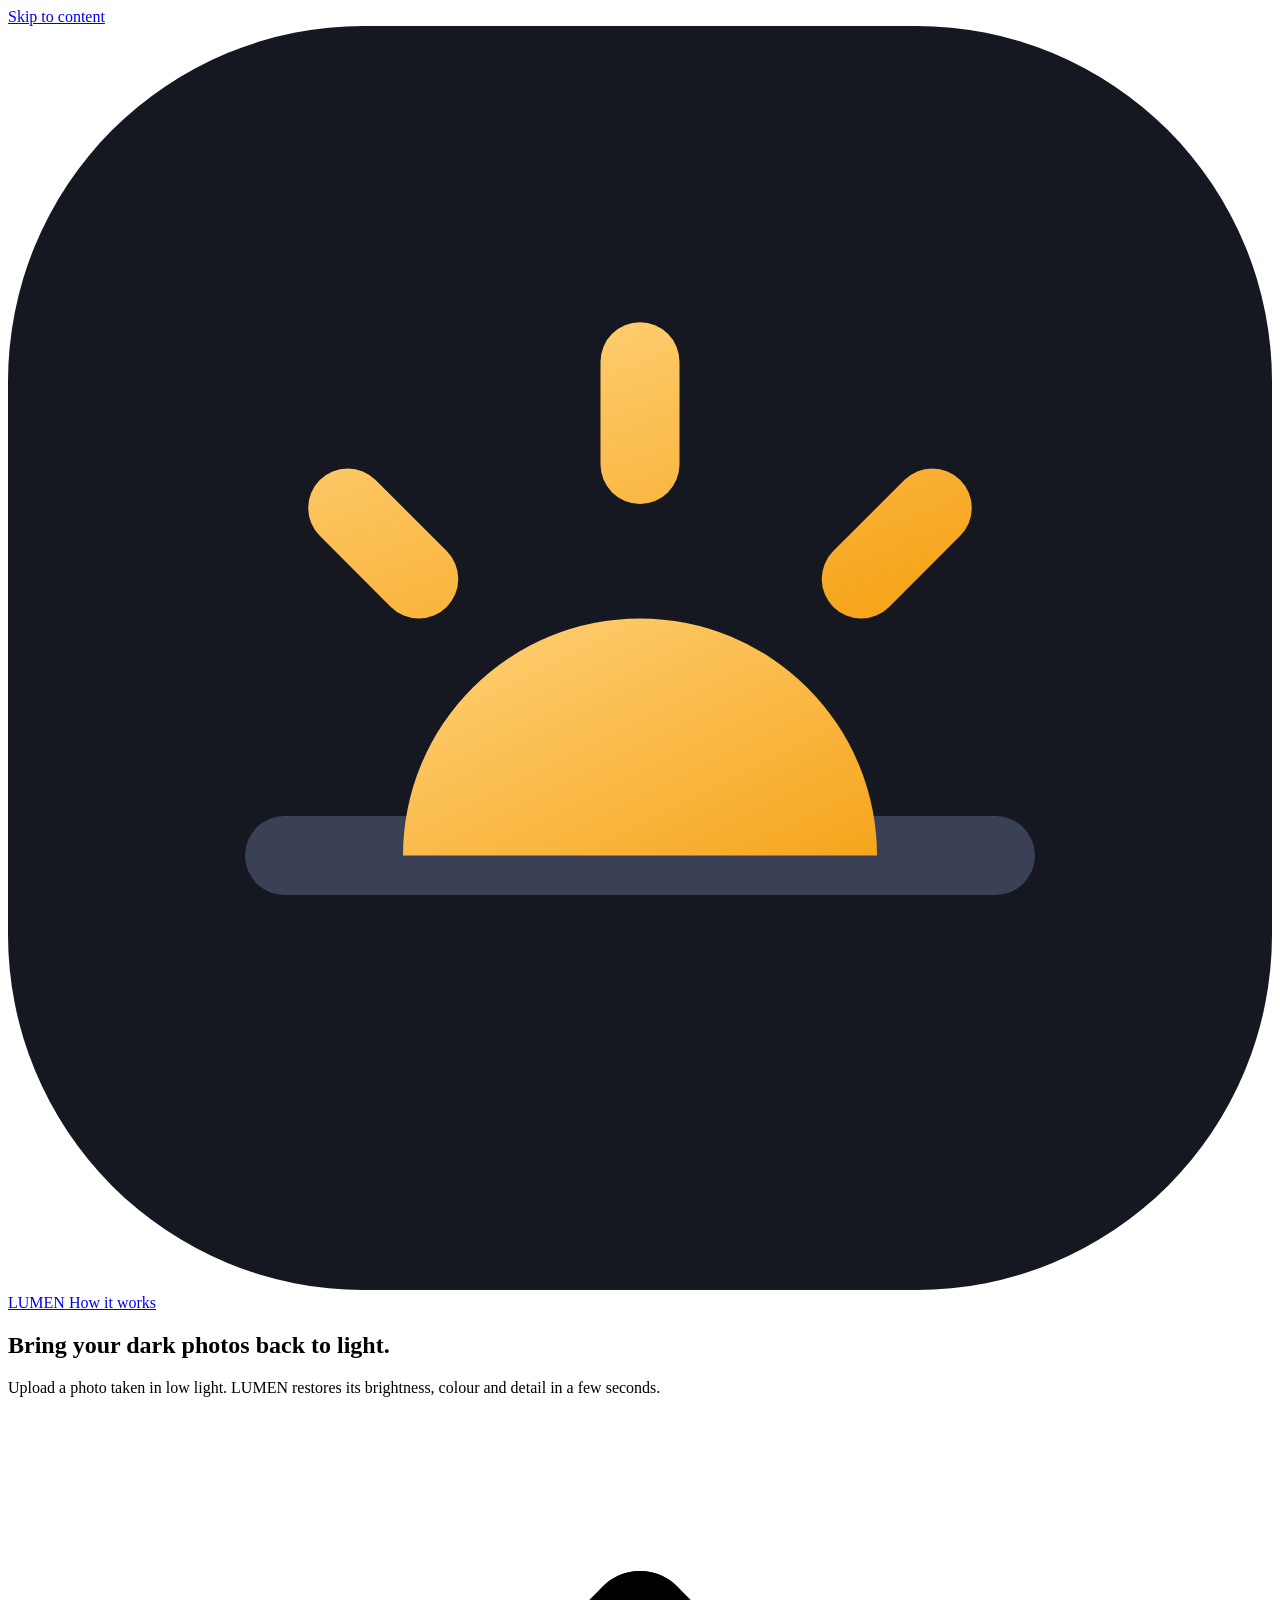
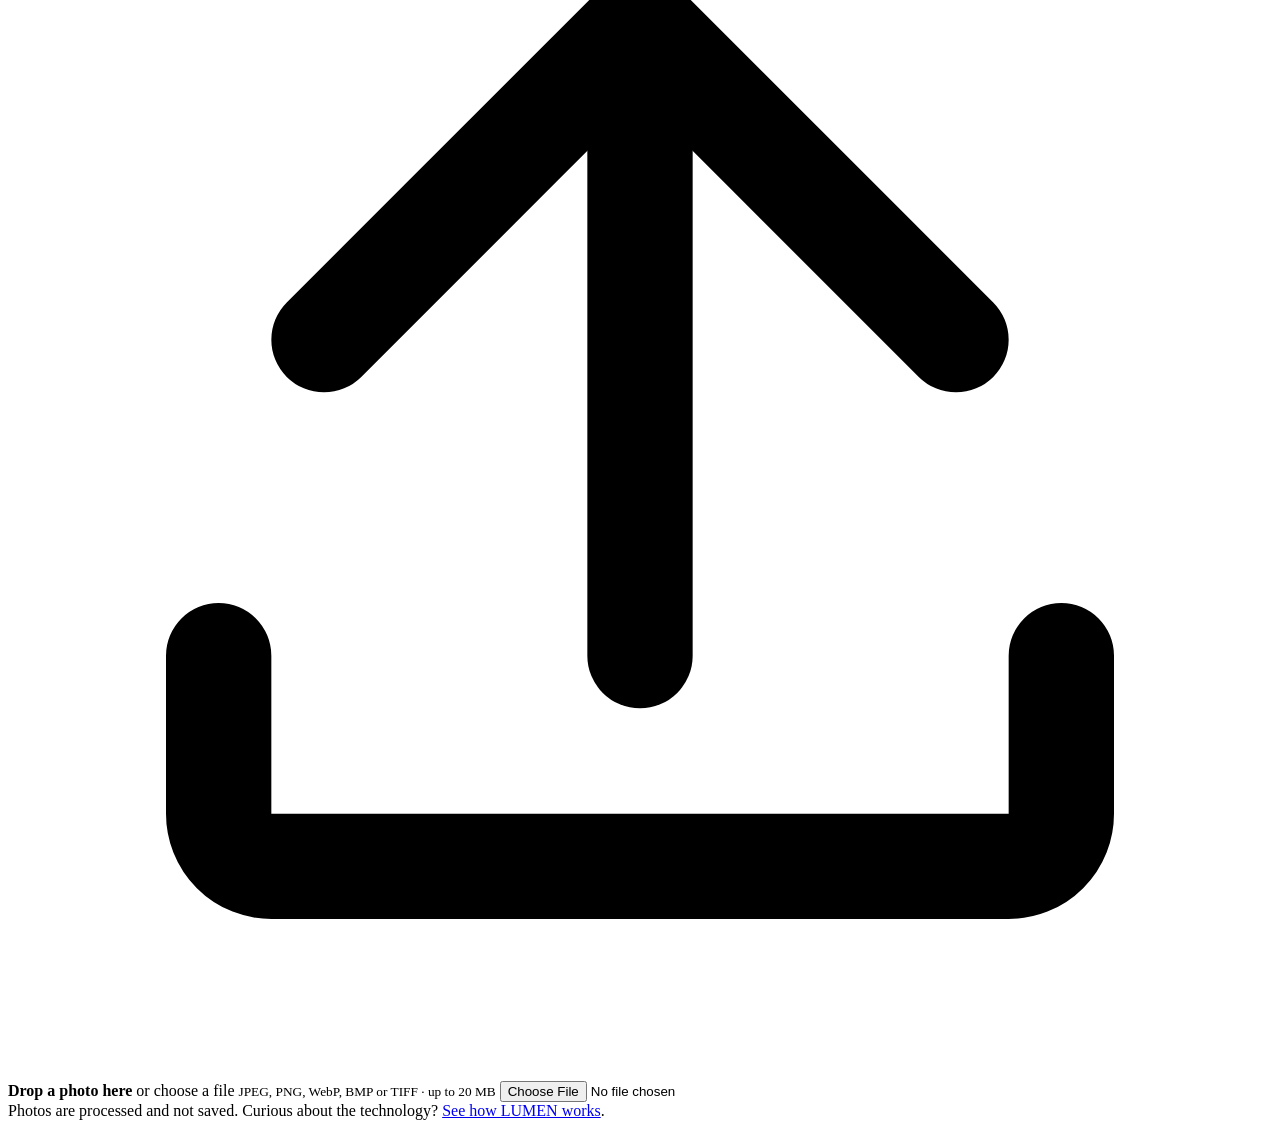
==== app/web/index.html @ 78e44f9b "chore: freeze LUMEN prototype and prepare Cloud Run deployment Release candidate of the LUMEN low-li" ====
<!doctype html>
<html lang="en">
<head>
  <meta charset="utf-8">
  <meta name="viewport" content="width=device-width, initial-scale=1, viewport-fit=cover">
  <title>LUMEN · Restore dark photos</title>
  <meta name="description" content="Upload a photo taken in low light and LUMEN restores its brightness, colour and detail.">
  <meta name="theme-color" content="#0b0d12" media="(prefers-color-scheme: dark)">
  <meta name="theme-color" content="#f5f6fa" media="(prefers-color-scheme: light)">
  <link rel="icon" href="/static/img/icon.svg" type="image/svg+xml">
  <link rel="stylesheet" href="/static/css/lumen.css">
</head>
<body>
  <a class="skip" href="#main">Skip to content</a>

  <header class="topbar">
    <a class="brand" href="/" aria-label="LUMEN home">
      <svg viewBox="0 0 32 32" aria-hidden="true"><defs><linearGradient id="lg" x1="0" y1="0" x2="1" y2="1"><stop offset="0" stop-color="#ffd27a"/><stop offset="1" stop-color="#f6a51c"/></linearGradient></defs><rect width="32" height="32" rx="9" fill="#151821"/><path d="M7 21h18" stroke="#3a4157" stroke-width="2" stroke-linecap="round"/><path d="M10 21a6 6 0 0 1 12 0" fill="url(#lg)"/><path d="M16 8.5v2.6M8.6 12.2l1.8 1.8M23.4 12.2l-1.8 1.8" stroke="url(#lg)" stroke-width="2" stroke-linecap="round"/></svg>
      <span>LUMEN</span>
    </a>
    <a class="navlink" href="/details">How it works</a>
  </header>

  <main id="main" class="app">
    <!-- Empty state: what LUMEN does + how to start -->
    <section class="hero" id="viewEmpty" aria-labelledby="heroTitle">
      <h1 id="heroTitle">Bring your dark photos <span class="glow">back to light.</span></h1>
      <p class="lede">Upload a photo taken in low light. LUMEN restores its brightness, colour and detail in a few seconds.</p>

      <label class="dropzone" id="dropzone" for="fileInput" tabindex="0">
        <span class="dropzone__icon" aria-hidden="true">
          <svg viewBox="0 0 24 24" fill="none" stroke="currentColor" stroke-width="2" stroke-linecap="round" stroke-linejoin="round"><path d="M12 16V4"/><path d="m6 10 6-6 6 6"/><path d="M4 16v3a1 1 0 0 0 1 1h14a1 1 0 0 0 1-1v-3"/></svg>
        </span>
        <strong>Drop a photo here</strong>
        <span>or <span class="browse">choose a file</span></span>
        <small id="limitsText">JPEG, PNG, WebP, BMP or TIFF · up to 20 MB</small>
      </label>
      <input type="file" id="fileInput" class="sr-only" accept="image/jpeg,image/png,image/webp,image/bmp,image/tiff,.jpg,.jpeg,.png,.webp,.bmp,.tif,.tiff">

      <div class="examples" id="examplesBlock" hidden>
        <p>No photo handy? Try one of these:</p>
        <ul id="examples"></ul>
      </div>
      <div class="notice" id="serviceNotice" role="status" hidden></div>
    </section>

    <!-- Workspace: photo on the left, the few controls needed on the right -->
    <section class="workspace" id="viewWorkspace" aria-label="Restoration workspace" hidden>
      <div class="stage" id="stage">
        <div class="viewer" id="viewer">
          <img id="imgAfter" alt="Your photo">
          <div class="viewer__before" aria-hidden="true"><img id="imgBefore" alt=""></div>
          <div class="viewer__divider">
            <button class="viewer__handle" id="handle" type="button" role="slider" aria-label="Compare original and restored photo"
                    aria-valuemin="0" aria-valuemax="100" aria-valuenow="50" aria-valuetext="50% original">
              <svg viewBox="0 0 24 24" fill="none" stroke="currentColor" stroke-width="2.2" stroke-linecap="round" stroke-linejoin="round" aria-hidden="true"><path d="m9 6-6 6 6 6"/><path d="m15 6 6 6-6 6"/></svg>
            </button>
          </div>
          <span class="tag tag--before">Original</span>
          <span class="tag tag--after">Restored</span>
        </div>

        <div class="placeholder" id="noPreview" hidden>
          <svg viewBox="0 0 24 24" fill="none" stroke="currentColor" stroke-width="1.6" stroke-linecap="round" stroke-linejoin="round" aria-hidden="true"><rect x="3" y="4" width="18" height="16" rx="2"/><path d="m3 16 5-5 4 4 3-3 6 6"/><circle cx="15.5" cy="9" r="1.5"/></svg>
          <strong>No preview for this file</strong>
          <span>Your browser can't display it, but you can still try restoring it.</span>
        </div>

        <div class="overlay" id="overlay" hidden>
          <div class="overlay__card" role="status" aria-live="polite">
            <div class="spinner" aria-hidden="true"></div>
            <p class="overlay__title">Restoring your photo…</p>
            <p class="overlay__sub"><span id="elapsed">0</span> s · usually a few seconds</p>
            <div class="progress" aria-hidden="true"><span></span></div>
          </div>
        </div>
      </div>

      <aside class="panel" aria-label="Restoration options">
        <div class="file">
          <img class="file__thumb" id="fileThumb" alt="">
          <div class="file__text">
            <p class="file__name" id="fileName">photo.jpg</p>
            <p class="file__meta" id="fileMeta"></p>
          </div>
          <button class="btn btn--ghost" id="changeBtn" type="button">Change</button>
        </div>

        <fieldset class="styles" id="styles">
          <legend>Style</legend>
        </fieldset>

        <div class="actions">
          <button class="btn btn--primary btn--block" id="restoreBtn" type="button">
            <svg viewBox="0 0 24 24" fill="none" stroke="currentColor" stroke-width="2" stroke-linecap="round" stroke-linejoin="round" aria-hidden="true"><path d="M12 3v2M12 19v2M5.6 5.6l1.4 1.4M17 17l1.4 1.4M3 12h2M19 12h2M5.6 18.4 7 17M17 7l1.4-1.4"/><circle cx="12" cy="12" r="4"/></svg>
            <span id="restoreLabel">Restore photo</span>
          </button>

          <div class="result" id="result" hidden>
            <p class="success" id="successText">
              <svg viewBox="0 0 24 24" fill="none" stroke="currentColor" stroke-width="2.4" stroke-linecap="round" stroke-linejoin="round" aria-hidden="true"><path d="M20 6 9 17l-5-5"/></svg>
              <span>Restored</span>
            </p>
            <a class="btn btn--primary btn--block" id="downloadBtn" href="#" download>
              <svg viewBox="0 0 24 24" fill="none" stroke="currentColor" stroke-width="2" stroke-linecap="round" stroke-linejoin="round" aria-hidden="true"><path d="M12 4v12"/><path d="m6 10 6 6 6-6"/><path d="M4 20h16"/></svg>
              Download
            </a>
            <p class="result__meta" id="resultMeta"></p>
          </div>

          <button class="btn btn--block" id="cancelBtn" type="button" hidden>Cancel</button>
        </div>

        <div class="alert" id="alert" role="alert" hidden>
          <svg viewBox="0 0 24 24" fill="none" stroke="currentColor" stroke-width="2" stroke-linecap="round" stroke-linejoin="round" aria-hidden="true"><circle cx="12" cy="12" r="9"/><path d="M12 8v5M12 16h.01"/></svg>
          <div>
            <p class="alert__title" id="alertTitle">Something went wrong</p>
            <p class="alert__text" id="alertText"></p>
          </div>
          <div class="alert__actions" id="alertActions"></div>
        </div>

        <p class="hint" id="compareHint" hidden>
          <svg viewBox="0 0 24 24" fill="none" stroke="currentColor" stroke-width="2" stroke-linecap="round" stroke-linejoin="round" aria-hidden="true"><path d="m9 6-6 6 6 6"/><path d="m15 6 6 6-6 6"/></svg>
          Drag across the photo to compare before and after.
        </p>
      </aside>
    </section>
  </main>

  <footer class="footer">
    Photos are processed and not saved. Curious about the technology?
    <a href="/details">See how LUMEN works</a>.
  </footer>

  <div class="sr-only" id="live" aria-live="polite"></div>
  <script src="/static/js/workspace.js" type="module"></script>
</body>
</html>
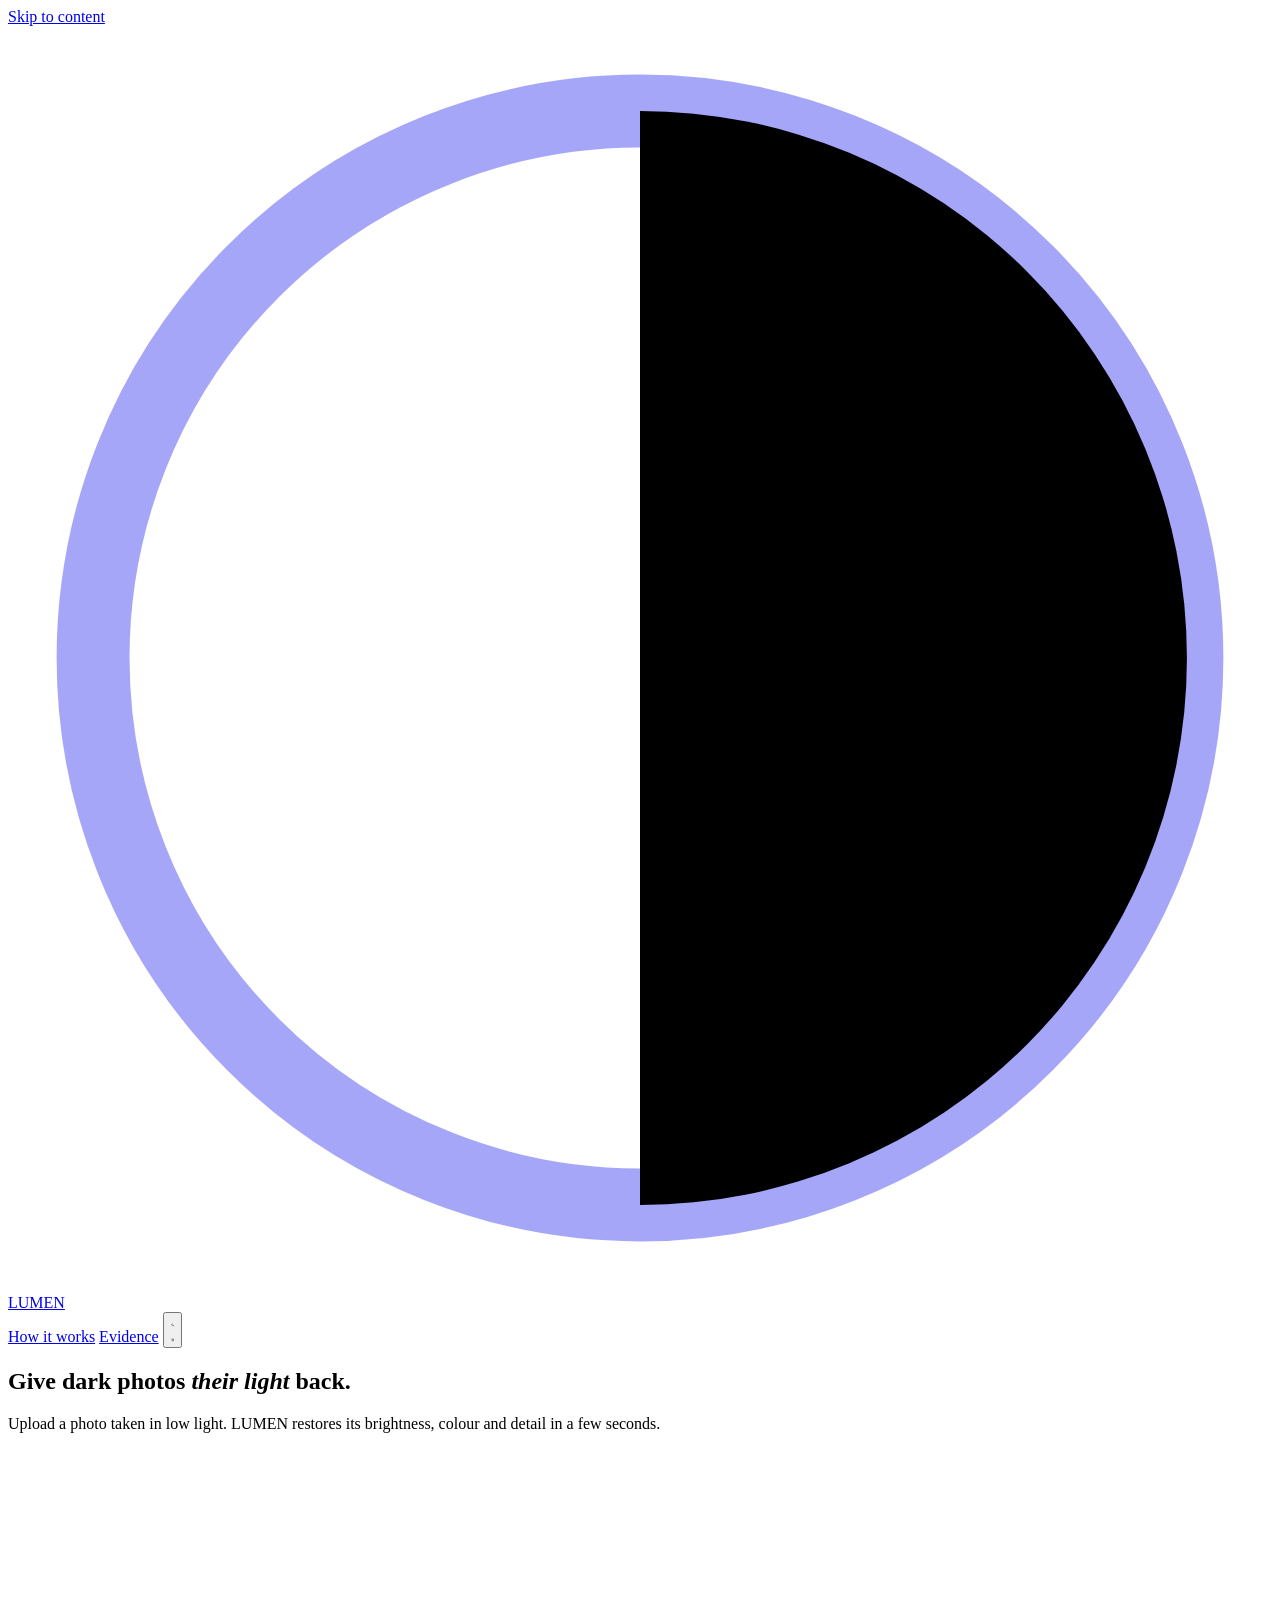
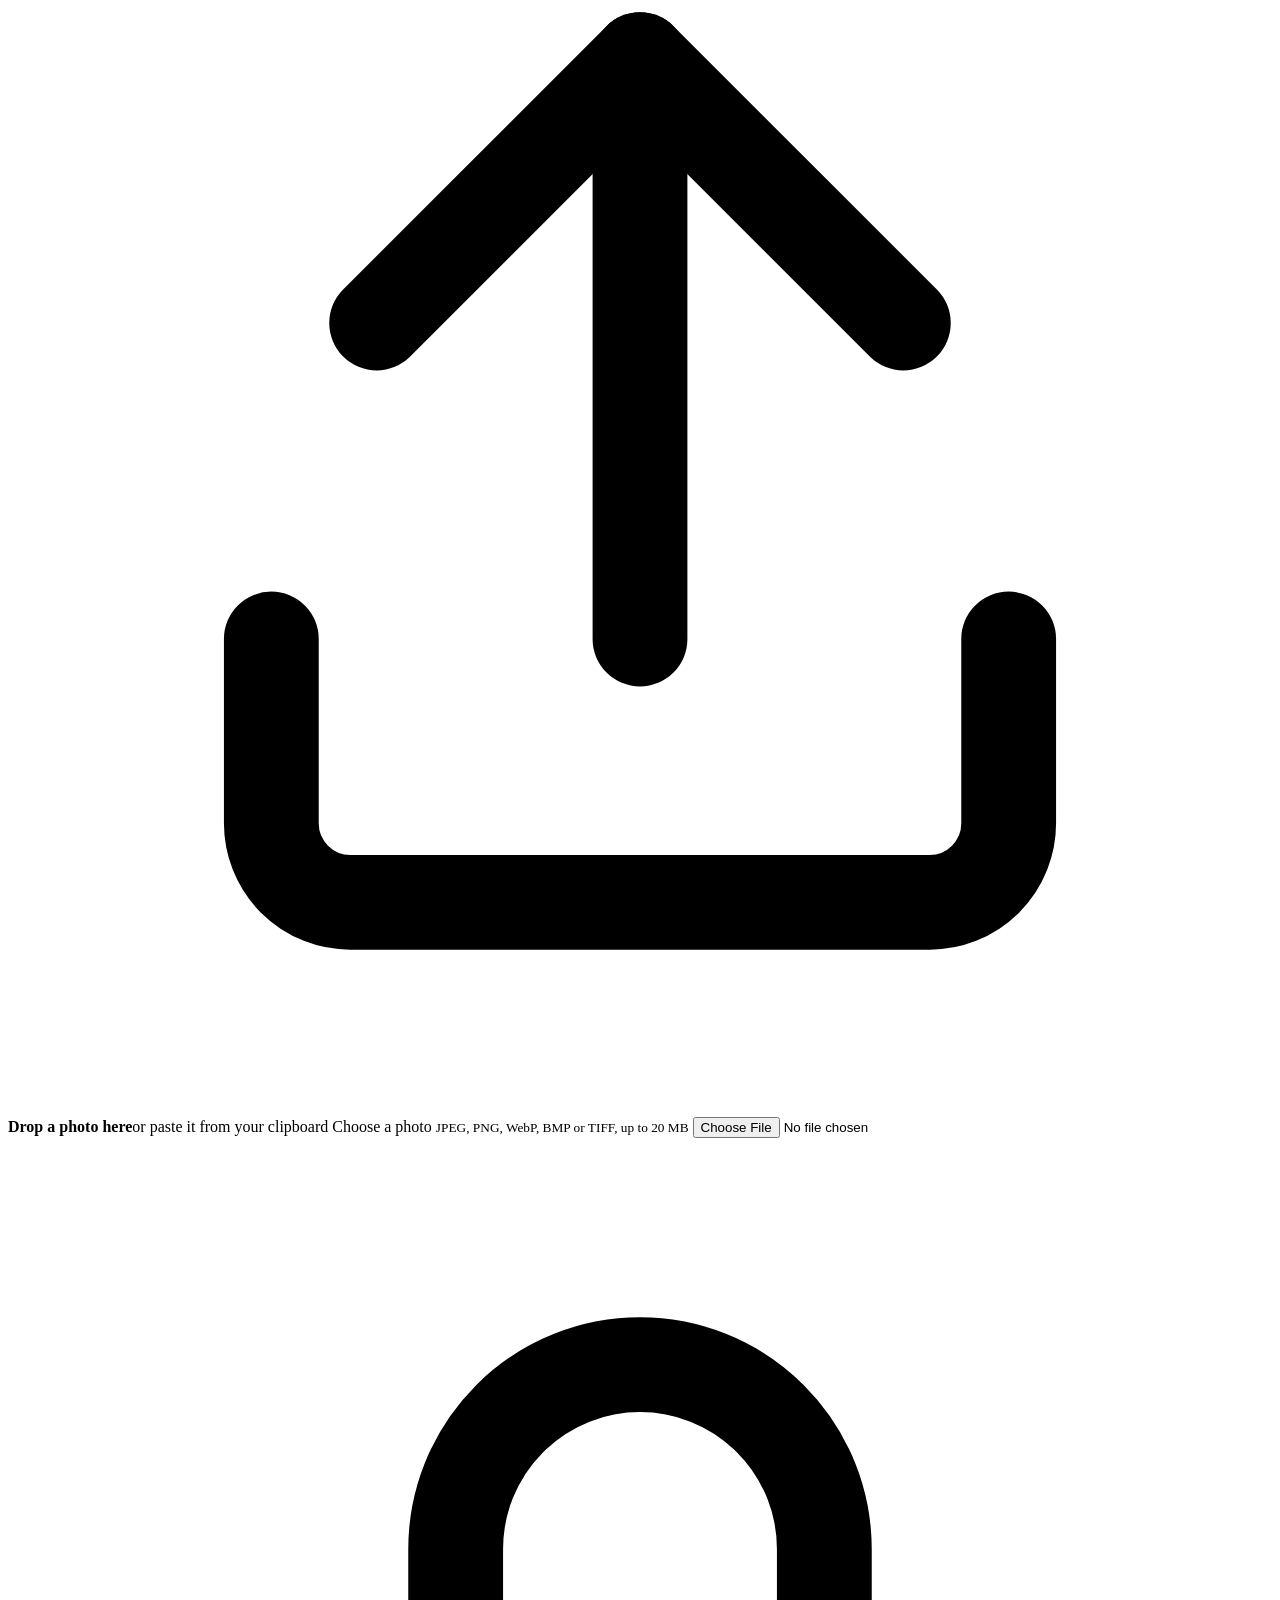
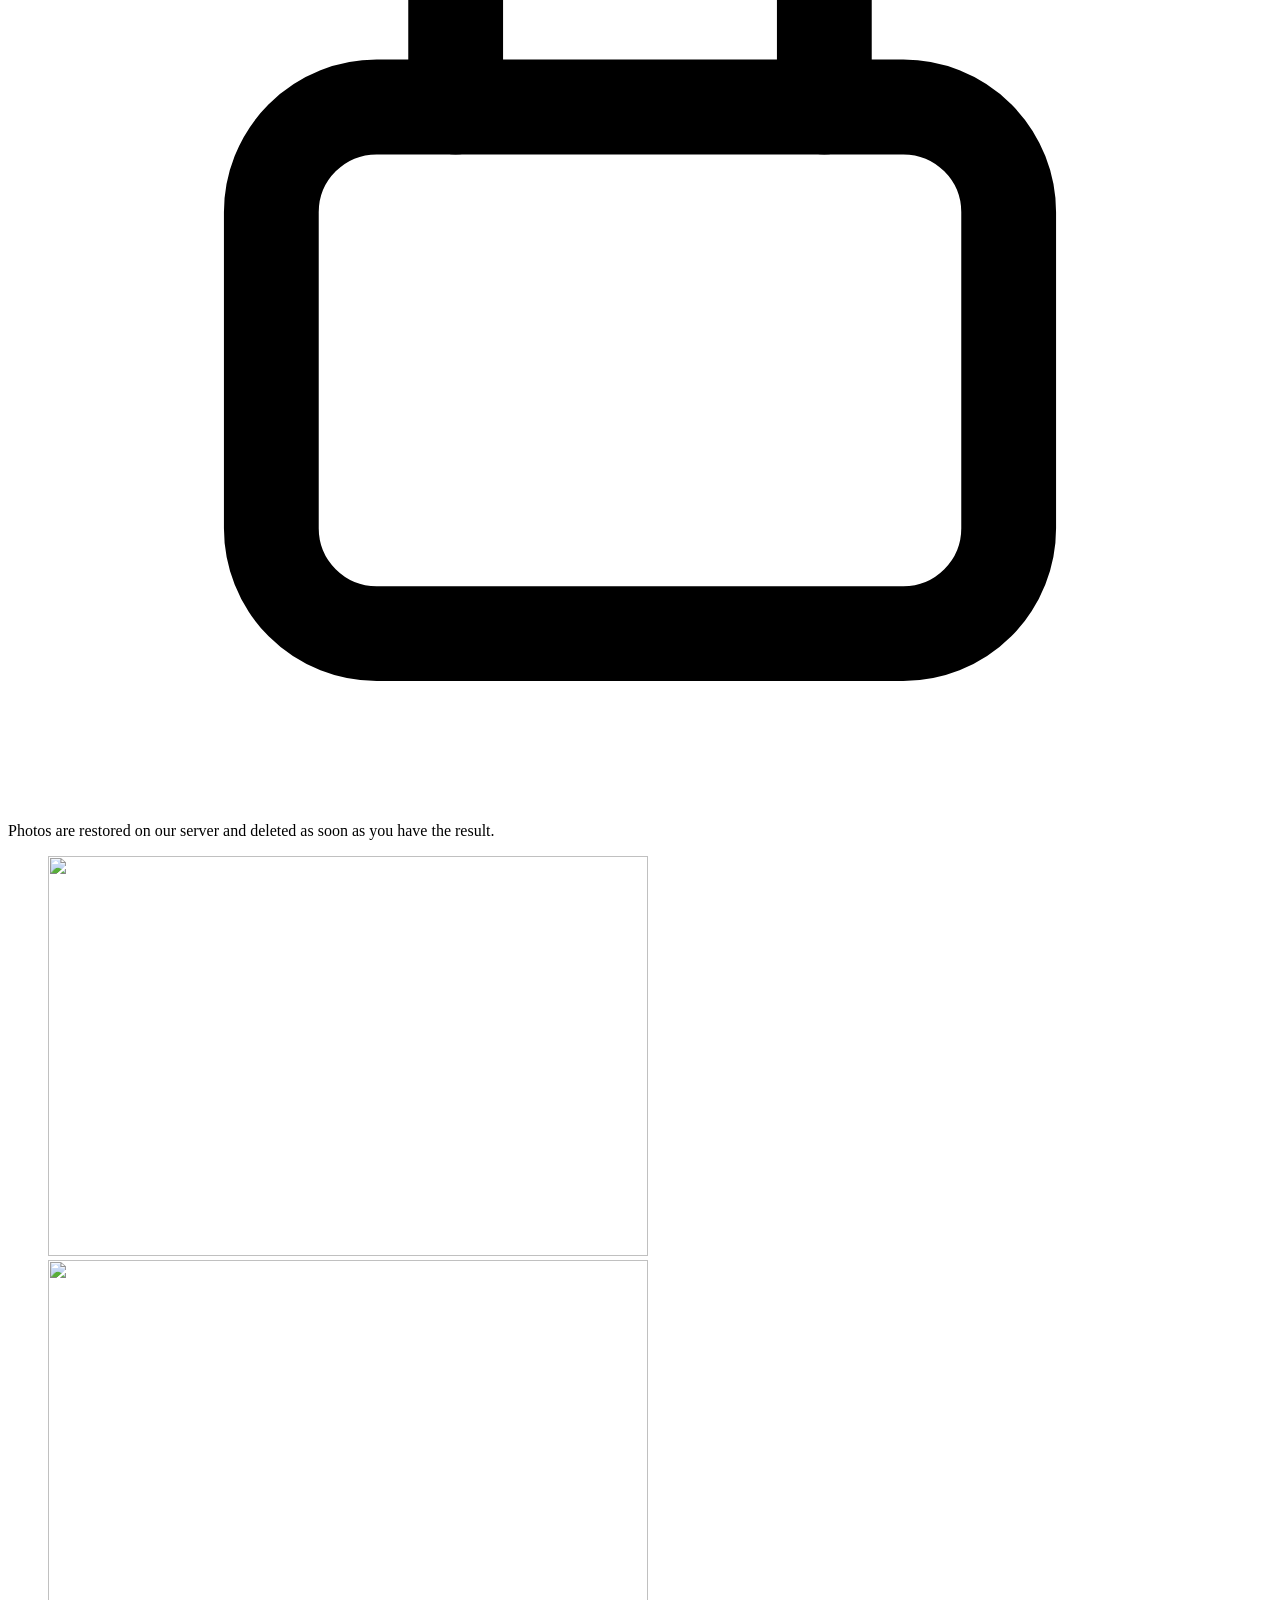
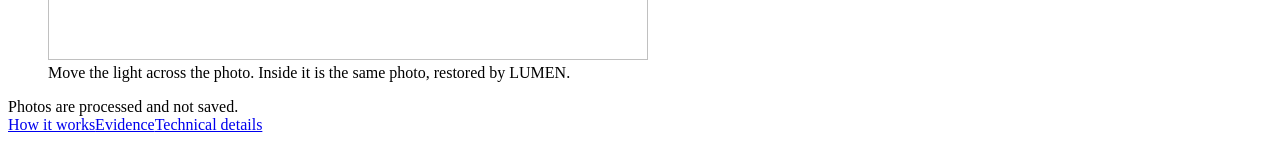
==== commit 2d343d4e: "feat(ui): redesign the web UI around "light returning to a dark photograph" Design brief and approve" ====
--- a/app/web/index.html
+++ b/app/web/index.html
@@ -3,134 +3,224 @@
 <head>
   <meta charset="utf-8">
   <meta name="viewport" content="width=device-width, initial-scale=1, viewport-fit=cover">
-  <title>LUMEN · Restore dark photos</title>
+  <title>LUMEN · Give dark photos their light back</title>
   <meta name="description" content="Upload a photo taken in low light and LUMEN restores its brightness, colour and detail.">
-  <meta name="theme-color" content="#0b0d12" media="(prefers-color-scheme: dark)">
-  <meta name="theme-color" content="#f5f6fa" media="(prefers-color-scheme: light)">
+  <meta name="theme-color" content="#0a0b0d" media="(prefers-color-scheme: dark)">
+  <meta name="theme-color" content="#f3f0e9" media="(prefers-color-scheme: light)">
   <link rel="icon" href="/static/img/icon.svg" type="image/svg+xml">
+  <link rel="preload" href="/static/fonts/instrument-serif-regular.woff2" as="font" type="font/woff2" crossorigin>
   <link rel="stylesheet" href="/static/css/lumen.css">
+  <link rel="modulepreload" href="/static/js/workspace.js">
+  <link rel="modulepreload" href="/static/js/landing.js">
+  <link rel="modulepreload" href="/static/js/develop.js">
+  <link rel="modulepreload" href="/static/js/shell.js">
+  <script src="/static/js/theme-boot.js"></script>
 </head>
 <body>
   <a class="skip" href="#main">Skip to content</a>
 
-  <header class="topbar">
-    <a class="brand" href="/" aria-label="LUMEN home">
-      <svg viewBox="0 0 32 32" aria-hidden="true"><defs><linearGradient id="lg" x1="0" y1="0" x2="1" y2="1"><stop offset="0" stop-color="#ffd27a"/><stop offset="1" stop-color="#f6a51c"/></linearGradient></defs><rect width="32" height="32" rx="9" fill="#151821"/><path d="M7 21h18" stroke="#3a4157" stroke-width="2" stroke-linecap="round"/><path d="M10 21a6 6 0 0 1 12 0" fill="url(#lg)"/><path d="M16 8.5v2.6M8.6 12.2l1.8 1.8M23.4 12.2l-1.8 1.8" stroke="url(#lg)" stroke-width="2" stroke-linecap="round"/></svg>
+  <header class="bar">
+    <a class="mark" href="/" aria-label="LUMEN, home">
+      <svg viewBox="0 0 26 26" aria-hidden="true"><circle cx="13" cy="13" r="11.25" fill="none" stroke="currentColor" stroke-opacity=".35" stroke-width="1.5"/><path class="mark__lit" d="M13 1.75a11.25 11.25 0 0 1 0 22.5z"/></svg>
       <span>LUMEN</span>
     </a>
-    <a class="navlink" href="/details">How it works</a>
+    <nav class="nav" aria-label="Main">
+      <a href="/how">How it works</a>
+      <a href="/evidence">Evidence</a>
+      <button class="icon-btn" type="button" id="themeBtn" aria-label="Switch theme">
+        <svg class="i-moon" viewBox="0 0 24 24" fill="none" stroke="currentColor" stroke-width="1.7" stroke-linecap="round" stroke-linejoin="round" aria-hidden="true"><path d="M20 14.5A8 8 0 1 1 9.5 4a6.5 6.5 0 0 0 10.5 10.5z"/></svg>
+        <svg class="i-sun" viewBox="0 0 24 24" fill="none" stroke="currentColor" stroke-width="1.7" stroke-linecap="round" aria-hidden="true"><circle cx="12" cy="12" r="4.2"/><path d="M12 2.5v2.2M12 19.3v2.2M2.5 12h2.2M19.3 12h2.2M5.3 5.3l1.6 1.6M17.1 17.1l1.6 1.6M5.3 18.7l1.6-1.6M17.1 6.9l1.6-1.6"/></svg>
+      </button>
+    </nav>
   </header>
 
-  <main id="main" class="app">
-    <!-- Empty state: what LUMEN does + how to start -->
+  <main id="main">
+    <!-- First view: what LUMEN does, shown on a real example you can light yourself -->
     <section class="hero" id="viewEmpty" aria-labelledby="heroTitle">
-      <h1 id="heroTitle">Bring your dark photos <span class="glow">back to light.</span></h1>
-      <p class="lede">Upload a photo taken in low light. LUMEN restores its brightness, colour and detail in a few seconds.</p>
-
-      <label class="dropzone" id="dropzone" for="fileInput" tabindex="0">
-        <span class="dropzone__icon" aria-hidden="true">
-          <svg viewBox="0 0 24 24" fill="none" stroke="currentColor" stroke-width="2" stroke-linecap="round" stroke-linejoin="round"><path d="M12 16V4"/><path d="m6 10 6-6 6 6"/><path d="M4 16v3a1 1 0 0 0 1 1h14a1 1 0 0 0 1-1v-3"/></svg>
-        </span>
-        <strong>Drop a photo here</strong>
-        <span>or <span class="browse">choose a file</span></span>
-        <small id="limitsText">JPEG, PNG, WebP, BMP or TIFF · up to 20 MB</small>
-      </label>
-      <input type="file" id="fileInput" class="sr-only" accept="image/jpeg,image/png,image/webp,image/bmp,image/tiff,.jpg,.jpeg,.png,.webp,.bmp,.tif,.tiff">
-
-      <div class="examples" id="examplesBlock" hidden>
-        <p>No photo handy? Try one of these:</p>
-        <ul id="examples"></ul>
+      <div class="hero__copy">
+        <h1 class="display" id="heroTitle">Give dark photos <em>their light</em> back.</h1>
+        <p class="lede">Upload a photo taken in low light. LUMEN restores its brightness, colour and detail in a few seconds.</p>
+
+        <label class="drop" id="dropzone" for="fileInput" tabindex="0">
+          <span class="drop__icon" aria-hidden="true"><svg viewBox="0 0 24 24" fill="none" stroke="currentColor" stroke-width="1.8" stroke-linecap="round" stroke-linejoin="round"><path d="M12 15V4"/><path d="m7 9 5-5 5 5"/><path d="M5 15v3.5A1.5 1.5 0 0 0 6.5 20h11a1.5 1.5 0 0 0 1.5-1.5V15"/></svg></span>
+          <span class="drop__text"><strong>Drop a photo here</strong><span>or paste it from your clipboard</span></span>
+          <span class="btn btn--light">Choose a photo</span>
+          <small class="drop__spec" id="limitsText">JPEG, PNG, WebP, BMP or TIFF, up to 20 MB</small>
+        </label>
+        <input type="file" id="fileInput" class="sr-only" accept="image/jpeg,image/png,image/webp,image/bmp,image/tiff,.jpg,.jpeg,.png,.webp,.bmp,.tif,.tiff">
+
+        <div class="examples" id="examplesBlock" hidden>
+          <p>No photo to hand? Try one of ours.</p>
+          <ul id="examples"></ul>
+        </div>
+        <div class="notice" id="serviceNotice" role="status" hidden></div>
+
+        <p class="privacy"><svg viewBox="0 0 24 24" fill="none" stroke="currentColor" stroke-width="1.8" stroke-linecap="round" aria-hidden="true"><rect x="5" y="10.5" width="14" height="10" rx="2"/><path d="M8.5 10.5V7.5a3.5 3.5 0 0 1 7 0v3"/></svg>
+          Photos are restored on our server and deleted as soon as you have the result.</p>
       </div>
-      <div class="notice" id="serviceNotice" role="status" hidden></div>
+
+      <figure class="slab" id="slab">
+        <div class="print" id="print" role="img" aria-label="A dark photo. Where the light falls you see the same photo restored by LUMEN.">
+          <img id="printBefore" src="/static/img/landing/coffee_dark_before.jpg" width="600" height="400" alt="" fetchpriority="high" decoding="async">
+          <img class="print__after" id="printAfter" src="/static/img/landing/coffee_dark_after.jpg" width="600" height="400" alt="" decoding="async" fetchpriority="low">
+          <canvas id="printCanvas" aria-hidden="true"></canvas>
+          <span class="print__dot" aria-hidden="true"></span>
+        </div>
+        <figcaption class="slab__caption">
+          <span>Move the light across the photo. Inside it is the same photo, restored by LUMEN.</span>
+          <span class="pick" id="printPick" role="group" aria-label="Choose an example photo"></span>
+        </figcaption>
+      </figure>
     </section>
 
-    <!-- Workspace: photo on the left, the few controls needed on the right -->
-    <section class="workspace" id="viewWorkspace" aria-label="Restoration workspace" hidden>
-      <div class="stage" id="stage">
-        <div class="viewer" id="viewer">
-          <img id="imgAfter" alt="Your photo">
-          <div class="viewer__before" aria-hidden="true"><img id="imgBefore" alt=""></div>
-          <div class="viewer__divider">
-            <button class="viewer__handle" id="handle" type="button" role="slider" aria-label="Compare original and restored photo"
-                    aria-valuemin="0" aria-valuemax="100" aria-valuenow="50" aria-valuetext="50% original">
-              <svg viewBox="0 0 24 24" fill="none" stroke="currentColor" stroke-width="2.2" stroke-linecap="round" stroke-linejoin="round" aria-hidden="true"><path d="m9 6-6 6 6 6"/><path d="m15 6 6 6-6 6"/></svg>
+    <!-- Workspace: the photo on the darkroom, the few controls needed beside it -->
+    <section class="work" id="viewWorkspace" aria-label="Restoration workspace" hidden>
+      <h1 class="sr-only">Restore your photo</h1>
+      <div class="work__main">
+        <div class="darkroom">
+          <div class="darkroom__top" id="vtools" hidden>
+            <div class="seg" role="tablist" aria-label="How to look at the result" id="modes">
+              <button type="button" role="tab" data-mode="compare" aria-selected="true">Before / after</button>
+              <button type="button" role="tab" data-mode="lens" aria-selected="false">Lens</button>
+              <button type="button" role="tab" data-mode="develop" aria-selected="false">Develop</button>
+              <button type="button" role="tab" data-mode="trio" aria-selected="false" id="compareBtn">All styles</button>
+            </div>
+            <div class="darkroom__tools">
+              <span id="vtoolsSep" hidden></span>
+              <button class="toggle" id="changesBtn" type="button" aria-pressed="false" hidden>What changed</button>
+              <div class="zoom" role="toolbar" aria-label="Zoom">
+                <button id="zoomOut" type="button" aria-label="Zoom out" title="Zoom out" disabled><svg viewBox="0 0 24 24" fill="none" stroke="currentColor" stroke-width="2" stroke-linecap="round" aria-hidden="true"><path d="M5 12h14"/></svg></button>
+                <output id="zoomLabel">100%</output>
+                <button id="zoomIn" type="button" aria-label="Zoom in" title="Zoom in"><svg viewBox="0 0 24 24" fill="none" stroke="currentColor" stroke-width="2" stroke-linecap="round" aria-hidden="true"><path d="M5 12h14M12 5v14"/></svg></button>
+                <button id="zoomFit" type="button" aria-label="Fit to window" title="Fit to window" disabled><svg viewBox="0 0 24 24" fill="none" stroke="currentColor" stroke-width="2" stroke-linecap="round" stroke-linejoin="round" aria-hidden="true"><path d="M4 9V5h4M20 9V5h-4M4 15v4h4M20 15v4h-4"/></svg></button>
+              </div>
+            </div>
+          </div>
+
+          <div class="stage" id="stage">
+            <div class="viewer zoomhost" id="viewer">
+              <img id="imgAfter" alt="Your photo">
+              <div class="viewer__ov" id="ovLayer" aria-hidden="true" hidden></div>
+              <div class="viewer__before" aria-hidden="true"><img id="imgBefore" alt=""></div>
+              <div class="viewer__divider">
+                <button class="viewer__handle" id="handle" type="button" role="slider" aria-label="Compare original and restored photo"
+                        aria-valuemin="0" aria-valuemax="100" aria-valuenow="50" aria-valuetext="50% original">
+                  <svg viewBox="0 0 24 24" fill="none" stroke="currentColor" stroke-width="2.2" stroke-linecap="round" stroke-linejoin="round" aria-hidden="true"><path d="m9 6-6 6 6 6"/><path d="m15 6 6 6-6 6"/></svg>
+                </button>
+              </div>
+              <span class="lens-ring" aria-hidden="true"><span>Original</span></span>
+              <span class="tag tag--before">Original</span>
+              <span class="tag tag--after">Restored</span>
+            </div>
+
+            <div class="devview zoomhost" id="devView" hidden>
+              <canvas id="devCanvas" role="img" aria-label="Your photo, developed to the chosen amount"></canvas>
+            </div>
+
+            <div class="placeholder" id="noPreview" hidden>
+              <svg viewBox="0 0 24 24" fill="none" stroke="currentColor" stroke-width="1.6" stroke-linecap="round" stroke-linejoin="round" aria-hidden="true"><rect x="3" y="4" width="18" height="16" rx="2"/><path d="m3 16 5-5 4 4 3-3 6 6"/><circle cx="15.5" cy="9" r="1.5"/></svg>
+              <strong>No preview for this file</strong>
+              <span>Your browser can't display it, but you can still restore it.</span>
+            </div>
+
+            <div class="trio" id="trio" hidden></div>
+
+            <div class="veil" id="overlay" hidden>
+              <div class="veil__card" role="status" aria-live="polite">
+                <span class="veil__lamp" aria-hidden="true"></span>
+                <p class="veil__title" id="overlayTitle">Restoring your photo</p>
+                <p class="veil__sub"><span id="elapsed">0</span> s so far</p>
+              </div>
+            </div>
+          </div>
+
+          <div class="develop" id="developBar" hidden>
+            <div class="develop__ctl">
+              <div class="develop__row"><label for="developRange">Develop</label><output id="developOut" for="developRange">100%</output></div>
+              <input class="range" type="range" id="developRange" min="0" max="100" value="100" step="1" aria-describedby="developNote">
+              <p class="develop__note" id="developNote">Applies the light LUMEN added, pixel by pixel, from none of it to all of it.</p>
+            </div>
+            <figure class="histo">
+              <p class="histo__axis">Brightness, from dark to bright</p>
+              <svg viewBox="0 0 300 64" preserveAspectRatio="none" aria-hidden="true"><path class="h-in" id="hIn" d=""/><path class="h-now" id="hNow" d=""/><path class="h-out" id="hOut" d=""/></svg>
+              <figcaption><span class="key key--in">Original</span><span class="key key--now">Now</span><span class="key key--out">Restored</span></figcaption>
+            </figure>
+          </div>
+        </div>
+
+        <p class="queue" id="queueNote" role="status" hidden></p>
+        <ol class="strip" id="steps" aria-label="What is happening, step by step" hidden></ol>
+        <p class="note" id="compareHint" hidden>Drag across the photo to compare. Scroll, pinch or use + and − to zoom; double-click to reset.</p>
+      </div>
+
+      <aside class="rail" aria-label="Your restoration">
+        <div class="card">
+          <div class="file">
+            <img class="file__thumb" id="fileThumb" alt="">
+            <div class="file__text"><p class="file__name" id="fileName">photo.jpg</p><p class="file__meta" id="fileMeta"></p></div>
+            <button class="btn btn--quiet btn--small" id="changeBtn" type="button">Change</button>
+          </div>
+
+          <fieldset class="styles" id="styles"><legend>Style</legend></fieldset>
+
+          <div class="hint" id="noiseHint" role="note" hidden>
+            <p>This photo is very grainy. In our tests on 193 photos this grainy, Highlight-safe came out closer to the reference than Natural on every one.</p>
+            <button class="btn btn--small" id="noiseHintBtn" type="button">Use Highlight-safe</button>
+          </div>
+
+          <div class="actions">
+            <button class="btn btn--light btn--block" id="restoreBtn" type="button">
+              <svg viewBox="0 0 24 24" fill="none" stroke="currentColor" stroke-width="2" stroke-linecap="round" stroke-linejoin="round" aria-hidden="true"><circle cx="12" cy="12" r="4"/><path d="M12 3v2M12 19v2M5.6 5.6l1.4 1.4M17 17l1.4 1.4M3 12h2M19 12h2M5.6 18.4 7 17M17 7l1.4-1.4"/></svg>
+              <span id="restoreLabel">Restore photo</span>
             </button>
-          </div>
-          <span class="tag tag--before">Original</span>
-          <span class="tag tag--after">Restored</span>
-        </div>
-
-        <div class="placeholder" id="noPreview" hidden>
-          <svg viewBox="0 0 24 24" fill="none" stroke="currentColor" stroke-width="1.6" stroke-linecap="round" stroke-linejoin="round" aria-hidden="true"><rect x="3" y="4" width="18" height="16" rx="2"/><path d="m3 16 5-5 4 4 3-3 6 6"/><circle cx="15.5" cy="9" r="1.5"/></svg>
-          <strong>No preview for this file</strong>
-          <span>Your browser can't display it, but you can still try restoring it.</span>
-        </div>
-
-        <div class="overlay" id="overlay" hidden>
-          <div class="overlay__card" role="status" aria-live="polite">
-            <div class="spinner" aria-hidden="true"></div>
-            <p class="overlay__title">Restoring your photo…</p>
-            <p class="overlay__sub"><span id="elapsed">0</span> s · usually a few seconds</p>
-            <div class="progress" aria-hidden="true"><span></span></div>
-          </div>
-        </div>
-      </div>
-
-      <aside class="panel" aria-label="Restoration options">
-        <div class="file">
-          <img class="file__thumb" id="fileThumb" alt="">
-          <div class="file__text">
-            <p class="file__name" id="fileName">photo.jpg</p>
-            <p class="file__meta" id="fileMeta"></p>
-          </div>
-          <button class="btn btn--ghost" id="changeBtn" type="button">Change</button>
-        </div>
-
-        <fieldset class="styles" id="styles">
-          <legend>Style</legend>
-        </fieldset>
-
-        <div class="actions">
-          <button class="btn btn--primary btn--block" id="restoreBtn" type="button">
-            <svg viewBox="0 0 24 24" fill="none" stroke="currentColor" stroke-width="2" stroke-linecap="round" stroke-linejoin="round" aria-hidden="true"><path d="M12 3v2M12 19v2M5.6 5.6l1.4 1.4M17 17l1.4 1.4M3 12h2M19 12h2M5.6 18.4 7 17M17 7l1.4-1.4"/><circle cx="12" cy="12" r="4"/></svg>
-            <span id="restoreLabel">Restore photo</span>
-          </button>
-
-          <div class="result" id="result" hidden>
-            <p class="success" id="successText">
-              <svg viewBox="0 0 24 24" fill="none" stroke="currentColor" stroke-width="2.4" stroke-linecap="round" stroke-linejoin="round" aria-hidden="true"><path d="M20 6 9 17l-5-5"/></svg>
-              <span>Restored</span>
-            </p>
-            <a class="btn btn--primary btn--block" id="downloadBtn" href="#" download>
-              <svg viewBox="0 0 24 24" fill="none" stroke="currentColor" stroke-width="2" stroke-linecap="round" stroke-linejoin="round" aria-hidden="true"><path d="M12 4v12"/><path d="m6 10 6 6 6-6"/><path d="M4 20h16"/></svg>
-              Download
-            </a>
-            <p class="result__meta" id="resultMeta"></p>
-          </div>
-
-          <button class="btn btn--block" id="cancelBtn" type="button" hidden>Cancel</button>
-        </div>
-
-        <div class="alert" id="alert" role="alert" hidden>
-          <svg viewBox="0 0 24 24" fill="none" stroke="currentColor" stroke-width="2" stroke-linecap="round" stroke-linejoin="round" aria-hidden="true"><circle cx="12" cy="12" r="9"/><path d="M12 8v5M12 16h.01"/></svg>
-          <div>
-            <p class="alert__title" id="alertTitle">Something went wrong</p>
-            <p class="alert__text" id="alertText"></p>
-          </div>
-          <div class="alert__actions" id="alertActions"></div>
-        </div>
-
-        <p class="hint" id="compareHint" hidden>
-          <svg viewBox="0 0 24 24" fill="none" stroke="currentColor" stroke-width="2" stroke-linecap="round" stroke-linejoin="round" aria-hidden="true"><path d="m9 6-6 6 6 6"/><path d="m15 6 6 6-6 6"/></svg>
-          Drag across the photo to compare before and after.
-        </p>
+            <div class="result" id="result" hidden>
+              <p class="success" id="successText"><svg viewBox="0 0 24 24" fill="none" stroke="currentColor" stroke-width="2.4" stroke-linecap="round" stroke-linejoin="round" aria-hidden="true"><path d="M20 6 9 17l-5-5"/></svg><span>Restored</span></p>
+              <a class="btn btn--light btn--block" id="downloadBtn" href="#" download>
+                <svg viewBox="0 0 24 24" fill="none" stroke="currentColor" stroke-width="2" stroke-linecap="round" stroke-linejoin="round" aria-hidden="true"><path d="M12 4v11"/><path d="m7 10 5 5 5-5"/><path d="M5 20h14"/></svg>
+                Download photo
+              </a>
+              <div class="actions__row" id="tools"><button class="btn btn--small" id="sideBtn" type="button">Save side by side</button><button class="btn btn--small" id="closerBtn" type="button">Look closer</button></div>
+              <p class="result__meta" id="resultMeta"></p>
+            </div>
+            <button class="btn btn--block" id="cancelBtn" type="button" hidden>Cancel</button>
+          </div>
+
+          <div class="alert" id="alert" role="alert" hidden>
+            <svg viewBox="0 0 24 24" fill="none" stroke="currentColor" stroke-width="2" stroke-linecap="round" stroke-linejoin="round" aria-hidden="true"><circle cx="12" cy="12" r="9"/><path d="M12 8v5M12 16h.01"/></svg>
+            <div><p class="alert__title" id="alertTitle">Something went wrong</p><p class="alert__text" id="alertText"></p></div>
+            <div class="alert__actions" id="alertActions"></div>
+          </div>
+        </div>
+
+        <section class="card" id="report" aria-labelledby="reportTitle" hidden>
+          <h2 class="h2" id="reportTitle">This photo</h2>
+          <ul class="chips" id="chips" aria-label="What LUMEN measured"></ul>
+          <p class="report__text" id="reportText"></p>
+        </section>
+
+        <section class="card" id="legend" aria-labelledby="legendTitle" hidden>
+          <h2 class="h3" id="legendTitle">Highlighted areas</h2>
+          <ul class="legend__list" id="legendList"></ul>
+        </section>
       </aside>
     </section>
   </main>
 
+  <dialog class="drawer" id="mapsDialog" aria-labelledby="mapsTitle">
+    <div class="drawer__in">
+      <div class="drawer__head">
+        <h2 class="h2" id="mapsTitle">Look closer</h2>
+        <button class="icon-btn" id="mapsClose" type="button" aria-label="Close"><svg viewBox="0 0 24 24" fill="none" stroke="currentColor" stroke-width="2" stroke-linecap="round" aria-hidden="true"><path d="M6 6l12 12M18 6 6 18"/></svg></button>
+      </div>
+      <div id="mapsBody"></div>
+    </div>
+  </dialog>
+
   <footer class="footer">
-    Photos are processed and not saved. Curious about the technology?
-    <a href="/details">See how LUMEN works</a>.
+    <div class="wrap">
+      <span>Photos are processed and not saved.</span>
+      <nav aria-label="More"><a href="/how">How it works</a><a href="/evidence">Evidence</a><a href="/details">Technical details</a></nav>
+    </div>
   </footer>
 
   <div class="sr-only" id="live" aria-live="polite"></div>
